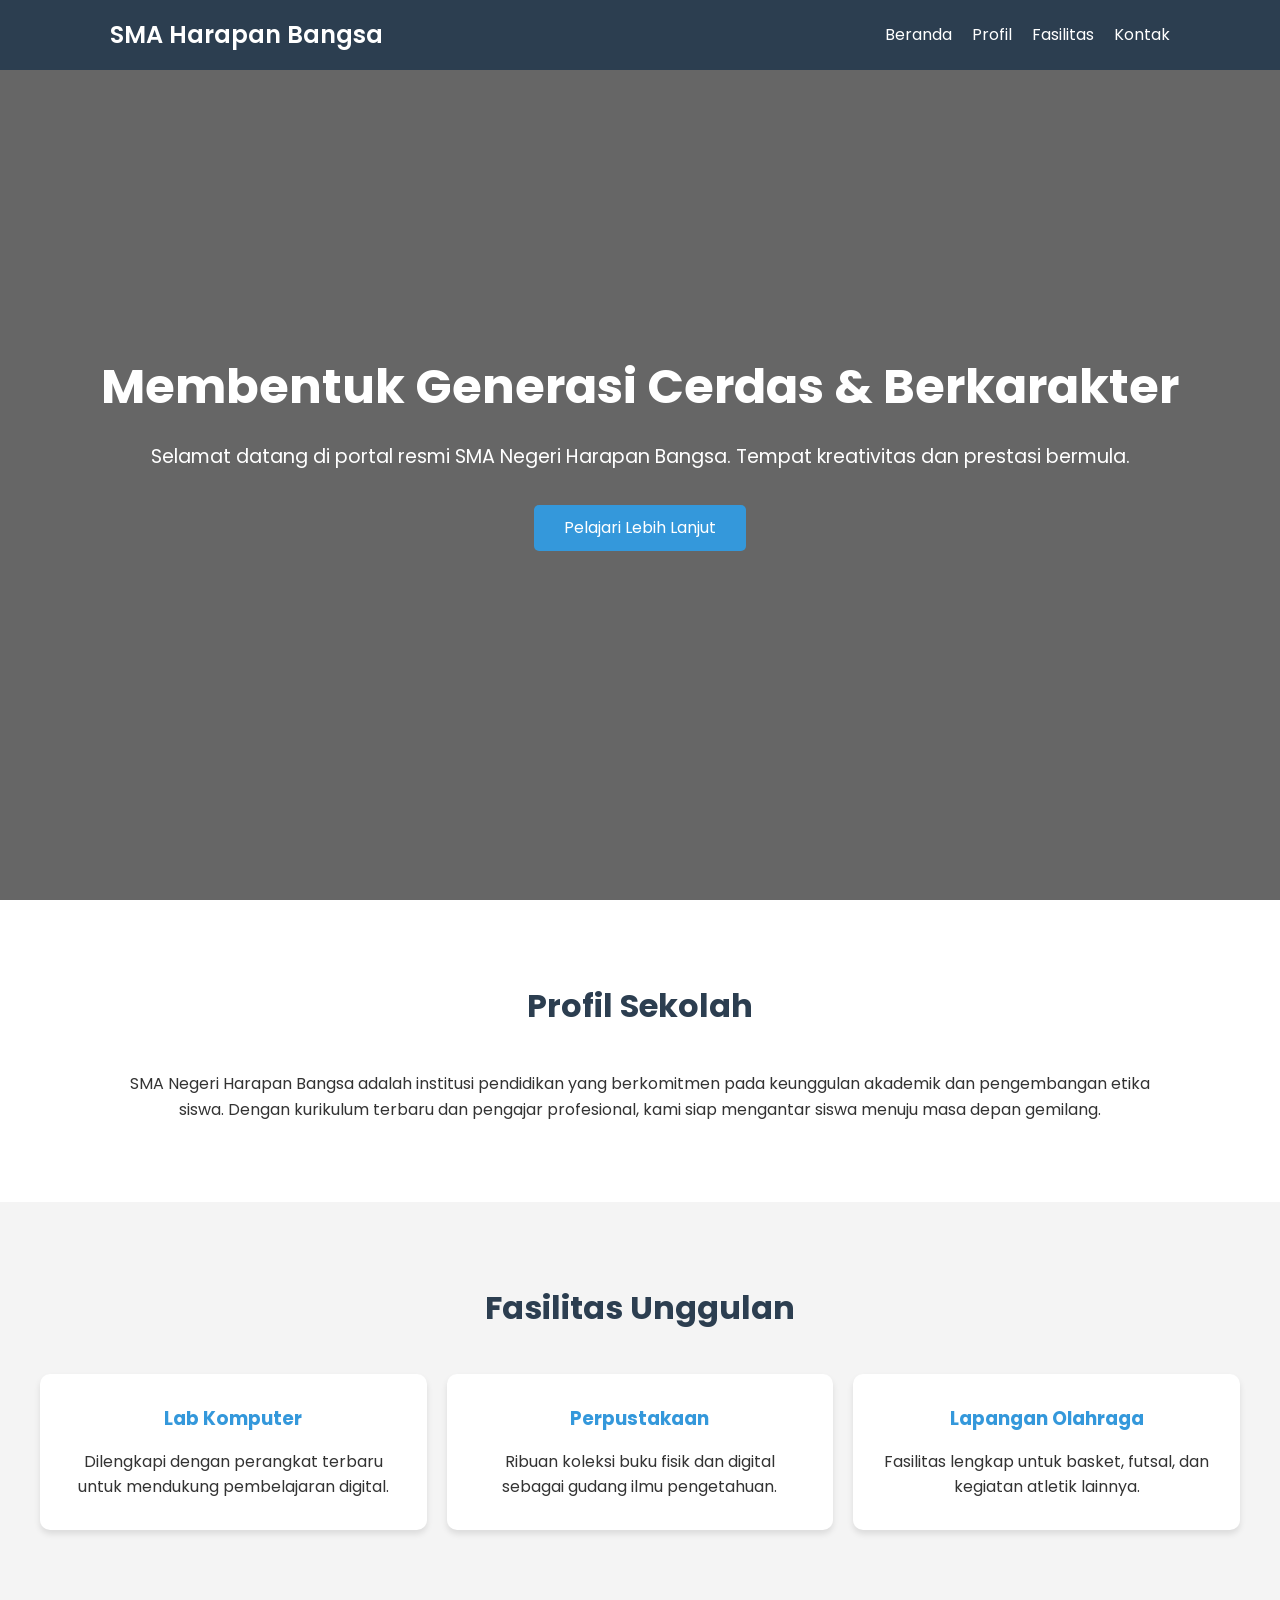
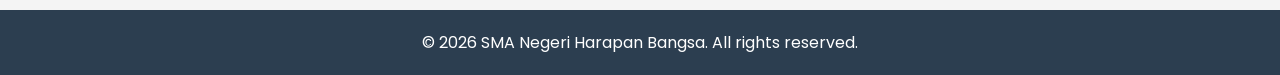
==== index.html @ 8e356059 "first commit" ====
<!DOCTYPE html>
<html lang="id">
<head>
    <meta charset="UTF-8">
    <meta name="viewport" content="width=device-width, initial-scale=1.0">
    <title>SMA Negeri Harapan Bangsa</title>
    <link rel="stylesheet" href="style.css">
    <link href="https://fonts.googleapis.com/css2?family=Poppins:wght@300;400;600&display=swap" rel="stylesheet">
</head>
<body>

    <header>
        <nav>
            <div class="logo">SMA Harapan Bangsa</div>
            <ul>
                <li><a href="#">Beranda</a></li>
                <li><a href="#profil">Profil</a></li>
                <li><a href="#fasilitas">Fasilitas</a></li>
                <li><a href="#kontak">Kontak</a></li>
            </ul>
        </nav>
    </header>

    <section class="hero">
        <div class="hero-content">
            <h1>Membentuk Generasi Cerdas & Berkarakter</h1>
            <p>Selamat datang di portal resmi SMA Negeri Harapan Bangsa. Tempat kreativitas dan prestasi bermula.</p>
            <a href="#profil" class="btn">Pelajari Lebih Lanjut</a>
        </div>
    </section>

    <section id="profil" class="content-section">
        <h2>Profil Sekolah</h2>
        <div class="container">
            <p>SMA Negeri Harapan Bangsa adalah institusi pendidikan yang berkomitmen pada keunggulan akademik dan pengembangan etika siswa. Dengan kurikulum terbaru dan pengajar profesional, kami siap mengantar siswa menuju masa depan gemilang.</p>
        </div>
    </section>

    <section id="fasilitas" class="content-section bg-light">
        <h2>Fasilitas Unggulan</h2>
        <div class="grid-container">
            <div class="card">
                <h3>Lab Komputer</h3>
                <p>Dilengkapi dengan perangkat terbaru untuk mendukung pembelajaran digital.</p>
            </div>
            <div class="card">
                <h3>Perpustakaan</h3>
                <p>Ribuan koleksi buku fisik dan digital sebagai gudang ilmu pengetahuan.</p>
            </div>
            <div class="card">
                <h3>Lapangan Olahraga</h3>
                <p>Fasilitas lengkap untuk basket, futsal, dan kegiatan atletik lainnya.</p>
            </div>
        </div>
    </section>

    <footer>
        <p>&copy; 2026 SMA Negeri Harapan Bangsa. All rights reserved.</p>
    </footer>

</body>
</html>
---- style.css ----
/* General Style */
* {
    margin: 0;
    padding: 0;
    box-sizing: border-box;
}

body {
    font-family: 'Poppins', sans-serif;
    line-height: 1.6;
    color: #333;
    scroll-behavior: smooth;
}

/* Navigation */
header {
    background: #2c3e50;
    color: #fff;
    padding: 1rem 0;
    position: fixed;
    width: 100%;
    top: 0;
    z-index: 1000;
}

nav {
    display: flex;
    justify-content: space-between;
    align-items: center;
    max-width: 1100px;
    margin: 0 auto;
    padding: 0 20px;
}

nav .logo {
    font-size: 1.5rem;
    font-weight: 600;
}

nav ul {
    display: flex;
    list-style: none;
}

nav ul li {
    margin-left: 20px;
}

nav ul li a {
    color: #fff;
    text-decoration: none;
    transition: 0.3s;
}

nav ul li a:hover {
    color: #3498db;
}

/* Hero Section */
.hero {
    height: 100vh;
    background: linear-gradient(rgba(0,0,0,0.6), rgba(0,0,0,0.6)), 
                url('https://images.unsplash.com/photo-1523050854058-8df90110c9f1?auto=format&fit=crop&w=1350&q=80');
    background-size: cover;
    background-position: center;
    display: flex;
    align-items: center;
    justify-content: center;
    text-align: center;
    color: #fff;
    padding: 0 20px;
}

.hero-content h1 {
    font-size: 3rem;
    margin-bottom: 1rem;
}

.hero-content p {
    font-size: 1.2rem;
    margin-bottom: 2rem;
}

.btn {
    display: inline-block;
    background: #3498db;
    color: #fff;
    padding: 10px 30px;
    text-decoration: none;
    border-radius: 5px;
    transition: 0.3s;
}

.btn:hover {
    background: #2980b9;
}

/* Content Sections */
.content-section {
    padding: 80px 20px;
    text-align: center;
    max-width: 1100px;
    margin: 0 auto;
}

.bg-light {
    background: #f4f4f4;
    max-width: 100%;
}

h2 {
    margin-bottom: 40px;
    font-size: 2rem;
    color: #2c3e50;
}

/* Grid Layout */
.grid-container {
    display: grid;
    grid-template-columns: repeat(auto-fit, minmax(300px, 1fr));
    gap: 20px;
    padding: 0 20px;
}

.card {
    background: #fff;
    padding: 30px;
    border-radius: 10px;
    box-shadow: 0 4px 6px rgba(0,0,0,0.1);
}

.card h3 {
    margin-bottom: 15px;
    color: #3498db;
}

/* Footer */
footer {
    background: #2c3e50;
    color: #fff;
    text-align: center;
    padding: 20px 0;
}

/* Responsive */
@media (max-width: 768px) {
    nav {
        flex-direction: column;
    }
    nav ul {
        margin-top: 15px;
    }
    .hero-content h1 {
        font-size: 2rem;
    }
}
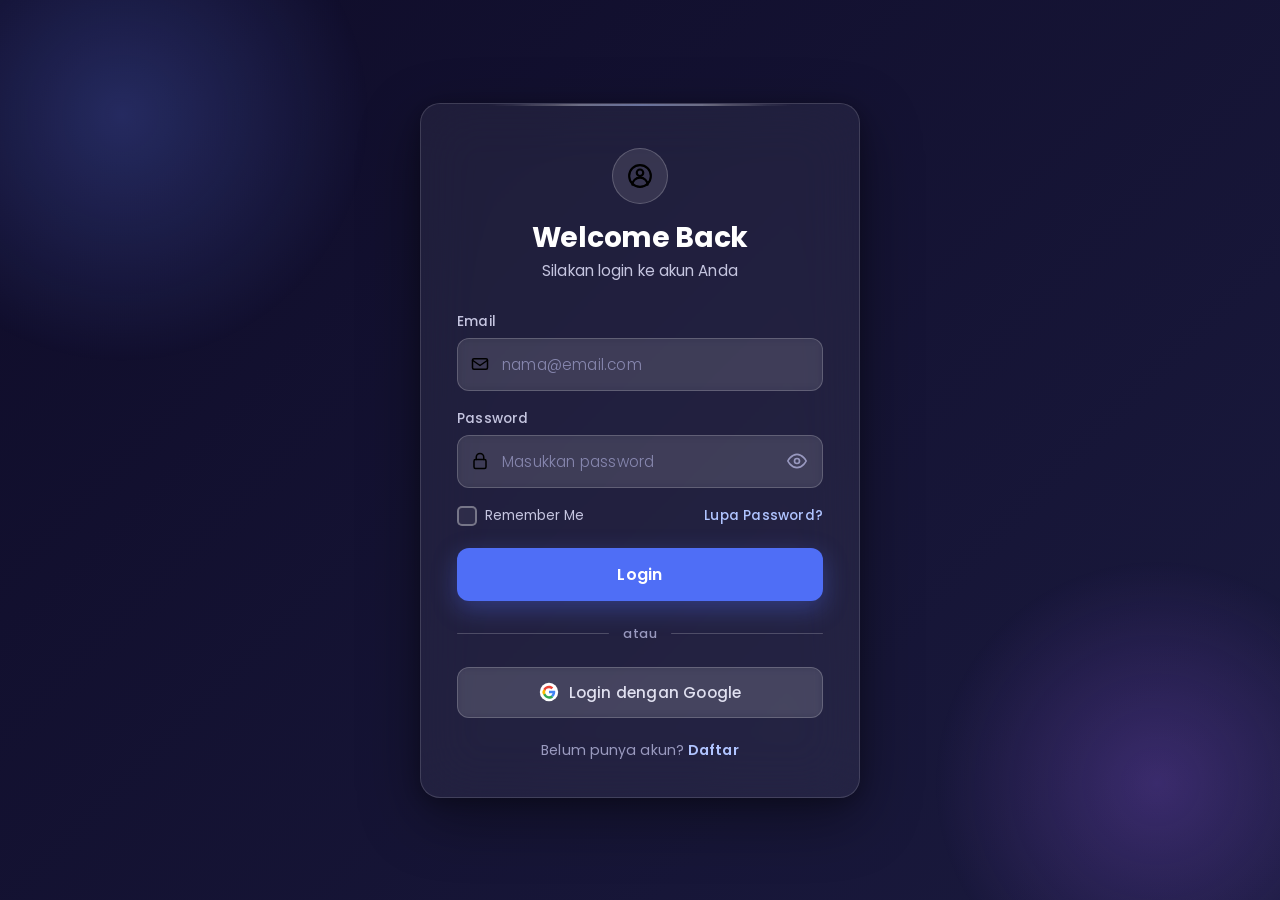
==== commit f2547fbd: "first commit" ====
--- a/index.html
+++ b/index.html
@@ -3,60 +3,1066 @@
 <head>
     <meta charset="UTF-8">
     <meta name="viewport" content="width=device-width, initial-scale=1.0">
-    <title>SMA Negeri Harapan Bangsa</title>
-    <link rel="stylesheet" href="style.css">
-    <link href="https://fonts.googleapis.com/css2?family=Poppins:wght@300;400;600&display=swap" rel="stylesheet">
+    <title>Login - Welcome Back</title>
+
+    <!-- Google Fonts: Poppins -->
+    <link rel="preconnect" href="https://fonts.googleapis.com">
+    <link rel="preconnect" href="https://fonts.gstatic.com" crossorigin>
+    <link href="https://fonts.googleapis.com/css2?family=Poppins:wght@300;400;500;600;700&display=swap" rel="stylesheet">
+
+    <style>
+        :root {
+            --bg-gradient-start: #1a1a3e;
+            --bg-gradient-mid: #1e2a5a;
+            --bg-gradient-end: #2d1b4e;
+            --card-bg: rgba(255, 255, 255, 0.07);
+            --card-border: rgba(255, 255, 255, 0.15);
+            --text-primary: #ffffff;
+            --text-secondary: #c5c5e0;
+            --text-muted: #9a9abf;
+            --input-bg: rgba(255, 255, 255, 0.08);
+            --input-border: rgba(255, 255, 255, 0.2);
+            --input-focus-border: #6c8cff;
+            --input-text: #ffffff;
+            --input-placeholder: #8888b0;
+            --btn-primary: #4f6ef6;
+            --btn-primary-hover: #3d5ce5;
+            --btn-google-bg: rgba(255, 255, 255, 0.1);
+            --btn-google-hover: rgba(255, 255, 255, 0.18);
+            --btn-google-text: #e0e0f0;
+            --error-red: #ff5e7a;
+            --divider-line: rgba(255, 255, 255, 0.2);
+            --shadow-card: 0 20px 60px rgba(0, 0, 0, 0.4), 0 4px 20px rgba(0, 0, 0, 0.25);
+            --shadow-card-hover: 0 25px 70px rgba(0, 0, 0, 0.5), 0 6px 25px rgba(0, 0, 0, 0.3);
+            --radius-card: 20px;
+            --radius-input: 12px;
+            --radius-btn: 12px;
+            --transition-speed: 0.3s;
+        }
+
+        * {
+            margin: 0;
+            padding: 0;
+            box-sizing: border-box;
+        }
+
+        body {
+            font-family: 'Poppins', -apple-system, BlinkMacSystemFont, 'Segoe UI', sans-serif;
+            min-height: 100vh;
+            display: flex;
+            align-items: center;
+            justify-content: center;
+            background: linear-gradient(135deg, #0f0c29, #1a1a3e 25%, #1e2a5a 50%, #2d1b4e 75%, #1a0a2e);
+            background-size: 400% 400%;
+            animation: gradientShift 18s ease infinite;
+            padding: 20px;
+            position: relative;
+            overflow-x: hidden;
+        }
+
+        /* Background animated orbs */
+        body::before {
+            content: '';
+            position: fixed;
+            top: -15%;
+            left: -10%;
+            width: 500px;
+            height: 500px;
+            border-radius: 50%;
+            background: radial-gradient(circle, rgba(100, 130, 255, 0.25) 0%, transparent 70%);
+            animation: orbFloat1 14s ease-in-out infinite;
+            pointer-events: none;
+            z-index: 0;
+        }
+
+        body::after {
+            content: '';
+            position: fixed;
+            bottom: -12%;
+            right: -8%;
+            width: 450px;
+            height: 450px;
+            border-radius: 50%;
+            background: radial-gradient(circle, rgba(160, 100, 255, 0.25) 0%, transparent 70%);
+            animation: orbFloat2 16s ease-in-out infinite;
+            pointer-events: none;
+            z-index: 0;
+        }
+
+        @keyframes gradientShift {
+            0%,
+            100% {
+                background-position: 0% 50%;
+            }
+            25% {
+                background-position: 50% 0%;
+            }
+            50% {
+                background-position: 100% 50%;
+            }
+            75% {
+                background-position: 50% 100%;
+            }
+        }
+
+        @keyframes orbFloat1 {
+            0%,
+            100% {
+                transform: translate(0, 0) scale(1);
+            }
+            33% {
+                transform: translate(80px, -60px) scale(1.15);
+            }
+            66% {
+                transform: translate(-40px, 50px) scale(0.9);
+            }
+        }
+
+        @keyframes orbFloat2 {
+            0%,
+            100% {
+                transform: translate(0, 0) scale(1);
+            }
+            33% {
+                transform: translate(-70px, 50px) scale(1.1);
+            }
+            66% {
+                transform: translate(50px, -40px) scale(0.85);
+            }
+        }
+
+        /* Card Container */
+        .login-wrapper {
+            position: relative;
+            z-index: 1;
+            width: 100%;
+            max-width: 440px;
+            animation: fadeInUp 0.7s cubic-bezier(0.22, 0.61, 0.36, 1) forwards;
+            opacity: 0;
+        }
+
+        @keyframes fadeInUp {
+            from {
+                opacity: 0;
+                transform: translateY(30px) scale(0.96);
+            }
+            to {
+                opacity: 1;
+                transform: translateY(0) scale(1);
+            }
+        }
+
+        .login-card {
+            background: rgba(255, 255, 255, 0.06);
+            backdrop-filter: blur(28px);
+            -webkit-backdrop-filter: blur(28px);
+            border: 1px solid rgba(255, 255, 255, 0.14);
+            border-radius: var(--radius-card);
+            padding: 44px 36px 36px;
+            box-shadow: var(--shadow-card);
+            transition: box-shadow var(--transition-speed) ease,
+                border-color var(--transition-speed) ease;
+            position: relative;
+        }
+
+        .login-card:hover {
+            box-shadow: var(--shadow-card-hover);
+            border-color: rgba(255, 255, 255, 0.22);
+        }
+
+        /* Subtle inner glow at top */
+        .login-card::before {
+            content: '';
+            position: absolute;
+            top: 0;
+            left: 50%;
+            transform: translateX(-50%);
+            width: 70%;
+            height: 2px;
+            background: linear-gradient(90deg,
+                    transparent,
+                    rgba(255, 255, 255, 0.35),
+                    rgba(180, 200, 255, 0.5),
+                    rgba(255, 255, 255, 0.35),
+                    transparent);
+            border-radius: 50%;
+            pointer-events: none;
+        }
+
+        /* Header */
+        .login-header {
+            text-align: center;
+            margin-bottom: 30px;
+        }
+
+        .login-header .icon-circle {
+            display: inline-flex;
+            align-items: center;
+            justify-content: center;
+            width: 56px;
+            height: 56px;
+            border-radius: 50%;
+            background: rgba(255, 255, 255, 0.1);
+            margin-bottom: 16px;
+            border: 1px solid rgba(255, 255, 255, 0.2);
+        }
+
+        .login-header .icon-circle svg {
+            width: 26px;
+            height: 26px;
+            stroke: #c5cfff;
+            fill: none;
+            stroke-width: 2;
+        }
+
+        .login-header h1 {
+            font-size: 1.75rem;
+            font-weight: 700;
+            color: var(--text-primary);
+            letter-spacing: -0.3px;
+            margin-bottom: 4px;
+            line-height: 1.25;
+        }
+
+        .login-header .subtitle {
+            font-size: 0.95rem;
+            color: var(--text-secondary);
+            font-weight: 400;
+            letter-spacing: 0.1px;
+        }
+
+        /* Form */
+        .form-group {
+            margin-bottom: 18px;
+            position: relative;
+        }
+
+        .form-group label {
+            display: block;
+            font-size: 0.85rem;
+            font-weight: 500;
+            color: var(--text-secondary);
+            margin-bottom: 6px;
+            letter-spacing: 0.2px;
+        }
+
+        .input-wrapper {
+            position: relative;
+            display: flex;
+            align-items: center;
+        }
+
+        .input-wrapper .input-icon {
+            position: absolute;
+            left: 14px;
+            top: 50%;
+            transform: translateY(-50%);
+            pointer-events: none;
+            z-index: 2;
+            display: flex;
+            align-items: center;
+        }
+
+        .input-wrapper .input-icon svg {
+            width: 18px;
+            height: 18px;
+            stroke: #9999c0;
+            fill: none;
+            stroke-width: 2;
+            transition: stroke var(--transition-speed) ease;
+        }
+
+        .input-wrapper input {
+            width: 100%;
+            padding: 14px 14px 14px 44px;
+            font-family: 'Poppins', sans-serif;
+            font-size: 0.95rem;
+            font-weight: 400;
+            color: var(--input-text);
+            background: var(--input-bg);
+            border: 1.5px solid var(--input-border);
+            border-radius: var(--radius-input);
+            outline: none;
+            transition: all var(--transition-speed) ease;
+            letter-spacing: 0.2px;
+            backdrop-filter: blur(4px);
+            -webkit-backdrop-filter: blur(4px);
+        }
+
+        .input-wrapper input::placeholder {
+            color: var(--input-placeholder);
+            font-weight: 300;
+        }
+
+        .input-wrapper input:focus {
+            border-color: var(--input-focus-border);
+            box-shadow: 0 0 0 4px rgba(108, 140, 255, 0.12);
+            background: rgba(255, 255, 255, 0.12);
+        }
+
+        .input-wrapper input:focus~.input-icon svg,
+        .input-wrapper input:focus+.input-icon svg {
+            stroke: #b0c4ff;
+        }
+
+        /* Password toggle button */
+        .toggle-password {
+            position: absolute;
+            right: 8px;
+            top: 50%;
+            transform: translateY(-50%);
+            background: none;
+            border: none;
+            cursor: pointer;
+            padding: 8px;
+            z-index: 2;
+            display: flex;
+            align-items: center;
+            justify-content: center;
+            border-radius: 50%;
+            transition: background var(--transition-speed) ease;
+            color: #9999c0;
+        }
+
+        .toggle-password:hover {
+            background: rgba(255, 255, 255, 0.08);
+            color: #c5cfff;
+        }
+
+        .toggle-password svg {
+            width: 20px;
+            height: 20px;
+            stroke: currentColor;
+            fill: none;
+            stroke-width: 2;
+            transition: stroke var(--transition-speed) ease;
+        }
+
+        /* Error message */
+        .error-message {
+            font-size: 0.78rem;
+            color: var(--error-red);
+            margin-top: 5px;
+            display: none;
+            align-items: center;
+            gap: 5px;
+            font-weight: 500;
+            letter-spacing: 0.1px;
+        }
+
+        .error-message.visible {
+            display: flex;
+            animation: shakeError 0.45s ease;
+        }
+
+        .error-message svg {
+            width: 14px;
+            height: 14px;
+            flex-shrink: 0;
+        }
+
+        @keyframes shakeError {
+            0%,
+            100% {
+                transform: translateX(0);
+            }
+            15% {
+                transform: translateX(-6px);
+            }
+            30% {
+                transform: translateX(6px);
+            }
+            45% {
+                transform: translateX(-4px);
+            }
+            60% {
+                transform: translateX(4px);
+            }
+            75% {
+                transform: translateX(-2px);
+            }
+            90% {
+                transform: translateX(2px);
+            }
+        }
+
+        /* Row: Remember me + Forgot password */
+        .form-row {
+            display: flex;
+            align-items: center;
+            justify-content: space-between;
+            margin-bottom: 22px;
+            flex-wrap: wrap;
+            gap: 8px;
+        }
+
+        .remember-me {
+            display: flex;
+            align-items: center;
+            gap: 8px;
+            cursor: pointer;
+            user-select: none;
+            font-size: 0.85rem;
+            color: var(--text-secondary);
+            font-weight: 400;
+        }
+
+        .remember-me input[type="checkbox"] {
+            display: none;
+        }
+
+        .custom-checkbox {
+            width: 20px;
+            height: 20px;
+            border-radius: 5px;
+            border: 2px solid rgba(255, 255, 255, 0.35);
+            background: rgba(255, 255, 255, 0.06);
+            display: flex;
+            align-items: center;
+            justify-content: center;
+            transition: all var(--transition-speed) ease;
+            flex-shrink: 0;
+        }
+
+        .custom-checkbox svg {
+            width: 12px;
+            height: 12px;
+            stroke: #ffffff;
+            fill: none;
+            stroke-width: 3;
+            opacity: 0;
+            transform: scale(0.5);
+            transition: all 0.2s ease;
+        }
+
+        .remember-me input:checked+.custom-checkbox {
+            background: var(--btn-primary);
+            border-color: var(--btn-primary);
+            box-shadow: 0 0 10px rgba(79, 110, 246, 0.4);
+        }
+
+        .remember-me input:checked+.custom-checkbox svg {
+            opacity: 1;
+            transform: scale(1);
+        }
+
+        .forgot-link {
+            font-size: 0.85rem;
+            color: #b0c4ff;
+            text-decoration: none;
+            font-weight: 500;
+            transition: color var(--transition-speed) ease;
+            letter-spacing: 0.2px;
+        }
+
+        .forgot-link:hover {
+            color: #d0daff;
+            text-decoration: underline;
+            text-underline-offset: 3px;
+        }
+
+        /* Login button */
+        .btn-login {
+            width: 100%;
+            padding: 14px;
+            font-family: 'Poppins', sans-serif;
+            font-size: 1rem;
+            font-weight: 600;
+            color: #ffffff;
+            background: var(--btn-primary);
+            border: none;
+            border-radius: var(--radius-btn);
+            cursor: pointer;
+            letter-spacing: 0.3px;
+            transition: all var(--transition-speed) ease;
+            position: relative;
+            overflow: hidden;
+            box-shadow: 0 8px 25px rgba(79, 110, 246, 0.35);
+            display: flex;
+            align-items: center;
+            justify-content: center;
+            gap: 8px;
+        }
+
+        .btn-login:hover {
+            background: var(--btn-primary-hover);
+            box-shadow: 0 10px 30px rgba(79, 110, 246, 0.5);
+            transform: translateY(-1px);
+        }
+
+        .btn-login:active {
+            transform: translateY(0);
+            box-shadow: 0 4px 15px rgba(79, 110, 246, 0.3);
+            transition: all 0.1s ease;
+        }
+
+        .btn-login.loading {
+            pointer-events: none;
+            opacity: 0.85;
+        }
+
+        .btn-login .spinner {
+            display: none;
+            width: 20px;
+            height: 20px;
+            border: 2.5px solid rgba(255, 255, 255, 0.3);
+            border-top-color: #ffffff;
+            border-radius: 50%;
+            animation: spin 0.7s linear infinite;
+        }
+
+        .btn-login.loading .spinner {
+            display: inline-block;
+        }
+
+        .btn-login.loading .btn-text {
+            display: none;
+        }
+
+        .btn-login.loading::after {
+            content: 'Memproses...';
+            color: #ffffff;
+            font-weight: 500;
+            letter-spacing: 0.3px;
+        }
+
+        @keyframes spin {
+            to {
+                transform: rotate(360deg);
+            }
+        }
+
+        /* Divider */
+        .divider {
+            display: flex;
+            align-items: center;
+            gap: 14px;
+            margin: 24px 0;
+        }
+
+        .divider span {
+            font-size: 0.8rem;
+            color: var(--text-muted);
+            font-weight: 500;
+            white-space: nowrap;
+            letter-spacing: 0.5px;
+            text-transform: lowercase;
+        }
+
+        .divider::before,
+        .divider::after {
+            content: '';
+            flex: 1;
+            height: 1px;
+            background: var(--divider-line);
+            border-radius: 1px;
+        }
+
+        /* Google button */
+        .btn-google {
+            width: 100%;
+            padding: 13px;
+            font-family: 'Poppins', sans-serif;
+            font-size: 0.95rem;
+            font-weight: 500;
+            color: var(--btn-google-text);
+            background: var(--btn-google-bg);
+            border: 1.5px solid rgba(255, 255, 255, 0.2);
+            border-radius: var(--radius-btn);
+            cursor: pointer;
+            letter-spacing: 0.2px;
+            transition: all var(--transition-speed) ease;
+            display: flex;
+            align-items: center;
+            justify-content: center;
+            gap: 10px;
+            backdrop-filter: blur(4px);
+            -webkit-backdrop-filter: blur(4px);
+        }
+
+        .btn-google:hover {
+            background: var(--btn-google-hover);
+            border-color: rgba(255, 255, 255, 0.35);
+            box-shadow: 0 6px 20px rgba(0, 0, 0, 0.2);
+            transform: translateY(-1px);
+        }
+
+        .btn-google:active {
+            transform: translateY(0);
+            transition: all 0.1s ease;
+        }
+
+        .btn-google svg {
+            width: 20px;
+            height: 20px;
+            flex-shrink: 0;
+        }
+
+        /* Footer link */
+        .login-footer {
+            text-align: center;
+            margin-top: 22px;
+            font-size: 0.88rem;
+            color: var(--text-muted);
+            font-weight: 400;
+            letter-spacing: 0.1px;
+        }
+
+        .login-footer a {
+            color: #b0c4ff;
+            text-decoration: none;
+            font-weight: 600;
+            transition: color var(--transition-speed) ease;
+        }
+
+        .login-footer a:hover {
+            color: #d0daff;
+            text-decoration: underline;
+            text-underline-offset: 3px;
+        }
+
+        /* Responsive */
+        @media (max-width: 480px) {
+            .login-card {
+                padding: 32px 20px 26px;
+                border-radius: 16px;
+            }
+
+            .login-header h1 {
+                font-size: 1.45rem;
+            }
+
+            .login-header .subtitle {
+                font-size: 0.85rem;
+            }
+
+            .form-row {
+                flex-direction: column;
+                align-items: flex-start;
+                gap: 10px;
+            }
+
+            .forgot-link {
+                align-self: flex-end;
+            }
+
+            .btn-login,
+            .btn-google {
+                font-size: 0.9rem;
+                padding: 13px;
+            }
+
+            .input-wrapper input {
+                font-size: 0.88rem;
+                padding: 13px 13px 13px 40px;
+            }
+
+            .input-wrapper .input-icon {
+                left: 11px;
+            }
+
+            .input-wrapper .input-icon svg {
+                width: 16px;
+                height: 16px;
+            }
+        }
+
+        @media (max-width: 360px) {
+            .login-card {
+                padding: 24px 14px 20px;
+                border-radius: 14px;
+            }
+
+            .login-header h1 {
+                font-size: 1.3rem;
+            }
+
+            .login-header .icon-circle {
+                width: 44px;
+                height: 44px;
+            }
+
+            .login-header .icon-circle svg {
+                width: 22px;
+                height: 22px;
+            }
+
+            .input-wrapper input {
+                font-size: 0.82rem;
+                padding: 12px 12px 12px 36px;
+            }
+
+            .input-wrapper .input-icon {
+                left: 10px;
+            }
+
+            .input-wrapper .input-icon svg {
+                width: 15px;
+                height: 15px;
+            }
+
+            .btn-login,
+            .btn-google {
+                font-size: 0.85rem;
+                padding: 11px;
+            }
+        }
+    </style>
 </head>
 <body>
 
-    <header>
-        <nav>
-            <div class="logo">SMA Harapan Bangsa</div>
-            <ul>
-                <li><a href="#">Beranda</a></li>
-                <li><a href="#profil">Profil</a></li>
-                <li><a href="#fasilitas">Fasilitas</a></li>
-                <li><a href="#kontak">Kontak</a></li>
-            </ul>
-        </nav>
-    </header>
-
-    <section class="hero">
-        <div class="hero-content">
-            <h1>Membentuk Generasi Cerdas & Berkarakter</h1>
-            <p>Selamat datang di portal resmi SMA Negeri Harapan Bangsa. Tempat kreativitas dan prestasi bermula.</p>
-            <a href="#profil" class="btn">Pelajari Lebih Lanjut</a>
-        </div>
-    </section>
-
-    <section id="profil" class="content-section">
-        <h2>Profil Sekolah</h2>
-        <div class="container">
-            <p>SMA Negeri Harapan Bangsa adalah institusi pendidikan yang berkomitmen pada keunggulan akademik dan pengembangan etika siswa. Dengan kurikulum terbaru dan pengajar profesional, kami siap mengantar siswa menuju masa depan gemilang.</p>
-        </div>
-    </section>
-
-    <section id="fasilitas" class="content-section bg-light">
-        <h2>Fasilitas Unggulan</h2>
-        <div class="grid-container">
-            <div class="card">
-                <h3>Lab Komputer</h3>
-                <p>Dilengkapi dengan perangkat terbaru untuk mendukung pembelajaran digital.</p>
+    <div class="login-wrapper">
+        <div class="login-card">
+            <!-- Header -->
+            <div class="login-header">
+                <div class="icon-circle">
+                    <!-- User / avatar icon -->
+                    <svg viewBox="0 0 24 24" xmlns="http://www.w3.org/2000/svg">
+                        <circle cx="12" cy="12" r="10" stroke="currentColor" fill="none" stroke-width="2"/>
+                        <circle cx="12" cy="9" r="3" stroke="currentColor" fill="none" stroke-width="2"/>
+                        <path d="M5 20c0-3.5 3.1-6.5 7-6.5s7 3 7 6.5" stroke="currentColor" fill="none" stroke-width="2" stroke-linecap="round"/>
+                    </svg>
+                </div>
+                <h1>Welcome Back</h1>
+                <p class="subtitle">Silakan login ke akun Anda</p>
             </div>
-            <div class="card">
-                <h3>Perpustakaan</h3>
-                <p>Ribuan koleksi buku fisik dan digital sebagai gudang ilmu pengetahuan.</p>
+
+            <!-- Form -->
+            <form id="loginForm" novalidate>
+                <!-- Email -->
+                <div class="form-group">
+                    <label for="email">Email</label>
+                    <div class="input-wrapper">
+                        <span class="input-icon">
+                            <!-- Envelope icon -->
+                            <svg viewBox="0 0 24 24" xmlns="http://www.w3.org/2000/svg">
+                                <rect x="2" y="5" width="20" height="14" rx="2" stroke="currentColor" fill="none" stroke-width="2"/>
+                                <path d="M2 7l10 7 10-7" stroke="currentColor" fill="none" stroke-width="2" stroke-linecap="round" stroke-linejoin="round"/>
+                            </svg>
+                        </span>
+                        <input type="email" id="email" placeholder="nama@email.com" autocomplete="email" />
+                    </div>
+                    <div class="error-message" id="emailError">
+                        <!-- Alert circle icon -->
+                        <svg viewBox="0 0 24 24" xmlns="http://www.w3.org/2000/svg">
+                            <circle cx="12" cy="12" r="10" fill="#ff5e7a" stroke="none"/>
+                            <line x1="12" y1="7" x2="12" y2="13" stroke="#fff" stroke-width="2.5" stroke-linecap="round"/>
+                            <circle cx="12" cy="16.5" r="1.3" fill="#fff" stroke="none"/>
+                        </svg>
+                        <span>Email tidak boleh kosong</span>
+                    </div>
+                </div>
+
+                <!-- Password -->
+                <div class="form-group">
+                    <label for="password">Password</label>
+                    <div class="input-wrapper">
+                        <span class="input-icon">
+                            <!-- Lock icon -->
+                            <svg viewBox="0 0 24 24" xmlns="http://www.w3.org/2000/svg">
+                                <rect x="4" y="10" width="16" height="12" rx="2" stroke="currentColor" fill="none" stroke-width="2"/>
+                                <path d="M7 10V7a5 5 0 0110 0v3" stroke="currentColor" fill="none" stroke-width="2" stroke-linecap="round"/>
+                            </svg>
+                        </span>
+                        <input type="password" id="password" placeholder="Masukkan password" autocomplete="current-password" />
+                        <button type="button" class="toggle-password" id="togglePassword" aria-label="Tampilkan password">
+                            <!-- Eye icon -->
+                            <svg id="eyeIcon" viewBox="0 0 24 24" xmlns="http://www.w3.org/2000/svg">
+                                <path d="M1 12s4-8 11-8 11 8 11 8-4 8-11 8-11-8-11-8z" stroke="currentColor" fill="none" stroke-width="2"/>
+                                <circle cx="12" cy="12" r="3" stroke="currentColor" fill="none" stroke-width="2"/>
+                            </svg>
+                        </button>
+                    </div>
+                    <div class="error-message" id="passwordError">
+                        <svg viewBox="0 0 24 24" xmlns="http://www.w3.org/2000/svg">
+                            <circle cx="12" cy="12" r="10" fill="#ff5e7a" stroke="none"/>
+                            <line x1="12" y1="7" x2="12" y2="13" stroke="#fff" stroke-width="2.5" stroke-linecap="round"/>
+                            <circle cx="12" cy="16.5" r="1.3" fill="#fff" stroke="none"/>
+                        </svg>
+                        <span>Password tidak boleh kosong</span>
+                    </div>
+                </div>
+
+                <!-- Remember me & Forgot password -->
+                <div class="form-row">
+                    <label class="remember-me">
+                        <input type="checkbox" id="rememberMe" />
+                        <span class="custom-checkbox">
+                            <!-- Checkmark icon -->
+                            <svg viewBox="0 0 24 24" xmlns="http://www.w3.org/2000/svg">
+                                <polyline points="4 12 10 18 20 6" stroke="white" fill="none" stroke-width="3" stroke-linecap="round" stroke-linejoin="round"/>
+                            </svg>
+                        </span>
+                        Remember Me
+                    </label>
+                    <a href="#" class="forgot-link">Lupa Password?</a>
+                </div>
+
+                <!-- Login button -->
+                <button type="submit" class="btn-login" id="btnLogin">
+                    <span class="spinner"></span>
+                    <span class="btn-text">Login</span>
+                </button>
+            </form>
+
+            <!-- Divider -->
+            <div class="divider">
+                <span>atau</span>
             </div>
-            <div class="card">
-                <h3>Lapangan Olahraga</h3>
-                <p>Fasilitas lengkap untuk basket, futsal, dan kegiatan atletik lainnya.</p>
+
+            <!-- Google login -->
+            <button type="button" class="btn-google" id="btnGoogle">
+                <!-- Google "G" logo SVG -->
+                <svg viewBox="0 0 24 24" xmlns="http://www.w3.org/2000/svg">
+                    <defs>
+                        <linearGradient id="googleGradient" x1="0%" y1="0%" x2="100%" y2="100%">
+                            <stop offset="0%" style="stop-color:#4285F4;stop-opacity:1" />
+                            <stop offset="50%" style="stop-color:#4285F4;stop-opacity:1" />
+                            <stop offset="100%" style="stop-color:#34A853;stop-opacity:1" />
+                        </linearGradient>
+                    </defs>
+                    <rect x="1" y="1" width="22" height="22" rx="11" fill="white" stroke="none"/>
+                    <path d="M19.5 12.14c0-.54-.05-1.07-.15-1.58H12v3h4.26c-.18.92-.72 1.7-1.52 2.24v1.86h2.46c1.44-1.32 2.3-3.26 2.3-5.52z" fill="#4285F4"/>
+                    <path d="M12 20c2.06 0 3.8-.68 5.06-1.84l-2.46-1.86c-.68.46-1.54.73-2.6.73-2 0-3.7-1.36-4.3-3.2H5.28v1.9C6.54 17.96 9.06 20 12 20z" fill="#34A853"/>
+                    <path d="M7.7 13.83c-.15-.46-.24-.95-.24-1.45s.09-.99.24-1.45v-1.9H5.28C4.46 10.36 4 11.36 4 12.38s.46 2.02 1.28 2.95l2.42-1.5z" fill="#FBBC05"/>
+                    <path d="M12 7.55c1.12 0 2.12.39 2.92 1.15l2.18-2.18C15.8 5.1 14.06 4.38 12 4.38c-2.94 0-5.46 1.66-6.72 4.1l2.42 1.9c.6-1.84 2.3-2.83 4.3-2.83z" fill="#EA4335"/>
+                </svg>
+                Login dengan Google
+            </button>
+
+            <!-- Footer -->
+            <div class="login-footer">
+                Belum punya akun? <a href="#">Daftar</a>
             </div>
         </div>
-    </section>
-
-    <footer>
-        <p>&copy; 2026 SMA Negeri Harapan Bangsa. All rights reserved.</p>
-    </footer>
-
+    </div>
+
+    <script>
+        (function() {
+            // DOM Elements
+            const loginForm = document.getElementById('loginForm');
+            const emailInput = document.getElementById('email');
+            const passwordInput = document.getElementById('password');
+            const emailError = document.getElementById('emailError');
+            const passwordError = document.getElementById('passwordError');
+            const btnLogin = document.getElementById('btnLogin');
+            const togglePasswordBtn = document.getElementById('togglePassword');
+            const eyeIcon = document.getElementById('eyeIcon');
+            const btnGoogle = document.getElementById('btnGoogle');
+
+            // --- Toggle Show/Hide Password ---
+            let passwordVisible = false;
+
+            togglePasswordBtn.addEventListener('click', function(e) {
+                e.preventDefault();
+                passwordVisible = !passwordVisible;
+
+                if (passwordVisible) {
+                    passwordInput.type = 'text';
+                    // Change to eye-off icon
+                    eyeIcon.innerHTML = `
+                                <path d="M17.94 17.94A10.07 10.07 0 0112 20c-7 0-11-8-11-8a18.45 18.45 0 015.06-5.94M9.9 4.24A9.12 9.12 0 0112 4c7 0 11 8 11 8a18.5 18.5 0 01-2.16 3.19m-6.72-1.07a3 3 0 11-4.24-4.24" stroke="currentColor" fill="none" stroke-width="2" stroke-linecap="round" stroke-linejoin="round"/>
+                                <line x1="1" y1="1" x2="23" y2="23" stroke="currentColor" stroke-width="2" stroke-linecap="round"/>
+                            `;
+                    togglePasswordBtn.setAttribute('aria-label', 'Sembunyikan password');
+                } else {
+                    passwordInput.type = 'password';
+                    // Change back to eye icon
+                    eyeIcon.innerHTML = `
+                                <path d="M1 12s4-8 11-8 11 8 11 8-4 8-11 8-11-8-11-8z" stroke="currentColor" fill="none" stroke-width="2"/>
+                                <circle cx="12" cy="12" r="3" stroke="currentColor" fill="none" stroke-width="2"/>
+                            `;
+                    togglePasswordBtn.setAttribute('aria-label', 'Tampilkan password');
+                }
+            });
+
+            // --- Hide error on input ---
+            emailInput.addEventListener('input', function() {
+                if (emailError.classList.contains('visible')) {
+                    emailError.classList.remove('visible');
+                }
+                // Reset border style if needed
+                emailInput.style.borderColor = '';
+            });
+
+            passwordInput.addEventListener('input', function() {
+                if (passwordError.classList.contains('visible')) {
+                    passwordError.classList.remove('visible');
+                }
+                passwordInput.style.borderColor = '';
+            });
+
+            // --- Form Submission ---
+            loginForm.addEventListener('submit', function(e) {
+                e.preventDefault();
+
+                // Reset all errors
+                emailError.classList.remove('visible');
+                passwordError.classList.remove('visible');
+                emailInput.style.borderColor = '';
+                passwordInput.style.borderColor = '';
+
+                let hasError = false;
+
+                // Validate email
+                const emailValue = emailInput.value.trim();
+                if (!emailValue) {
+                    emailError.classList.add('visible');
+                    emailInput.style.borderColor = '#ff5e7a';
+                    emailInput.focus();
+                    hasError = true;
+                } else if (!isValidEmail(emailValue)) {
+                    emailError.querySelector('span').textContent =
+                        'Format email tidak valid';
+                    emailError.classList.add('visible');
+                    emailInput.style.borderColor = '#ff5e7a';
+                    emailInput.focus();
+                    hasError = true;
+                } else {
+                    emailError.querySelector('span').textContent = 'Email tidak boleh kosong';
+                }
+
+                // Validate password
+                const passwordValue = passwordInput.value;
+                if (!passwordValue) {
+                    passwordError.classList.add('visible');
+                    passwordInput.style.borderColor = '#ff5e7a';
+                    if (!hasError) {
+                        passwordInput.focus();
+                    }
+                    hasError = true;
+                }
+
+                if (hasError) {
+                    return;
+                }
+
+                // Simulate loading
+                btnLogin.classList.add('loading');
+                btnLogin.disabled = true;
+
+                // Simulate API call (1.8 seconds)
+                setTimeout(function() {
+                    btnLogin.classList.remove('loading');
+                    btnLogin.disabled = false;
+
+                    // Show success alert (simulasi berhasil login)
+                    showToast('Login berhasil! Selamat datang kembali.', 'success');
+
+                    // Optional: reset form
+                    // loginForm.reset();
+                }, 1800);
+            });
+
+            // --- Google Button ---
+            btnGoogle.addEventListener('click', function() {
+                // Simulate Google login loading
+                const originalHTML = btnGoogle.innerHTML;
+                btnGoogle.innerHTML = `
+                            <span style="display:inline-block;width:20px;height:20px;border:2.5px solid rgba(255,255,255,0.3);border-top-color:#fff;border-radius:50%;animation:spin 0.7s linear infinite;"></span>
+                            Menghubungkan...
+                        `;
+                btnGoogle.disabled = true;
+                btnGoogle.style.pointerEvents = 'none';
+                btnGoogle.style.opacity = '0.8';
+
+                setTimeout(function() {
+                    btnGoogle.innerHTML = originalHTML;
+                    btnGoogle.disabled = false;
+                    btnGoogle.style.pointerEvents = '';
+                    btnGoogle.style.opacity = '';
+                    showToast('Login dengan Google berhasil!', 'success');
+                }, 1500);
+            });
+
+            // --- Forgot Password Link ---
+            const forgotLink = document.querySelector('.forgot-link');
+            forgotLink.addEventListener('click', function(e) {
+                e.preventDefault();
+                showToast('Link reset password telah dikirim ke email Anda (simulasi).', 'info');
+            });
+
+            // --- Daftar Link ---
+            const daftarLink = document.querySelector('.login-footer a');
+            daftarLink.addEventListener('click', function(e) {
+                e.preventDefault();
+                showToast('Mengarahkan ke halaman pendaftaran... (simulasi)', 'info');
+            });
+
+            // --- Helper: Email validation ---
+            function isValidEmail(email) {
+                const emailRegex = /^[^\s@]+@[^\s@]+\.[^\s@]+$/;
+                return emailRegex.test(email);
+            }
+
+            // --- Helper: Toast notification ---
+            function showToast(message, type) {
+                // Remove existing toast
+                const existingToast = document.querySelector('.custom-toast');
+                if (existingToast) {
+                    existingToast.remove();
+                }
+
+                const toast = document.createElement('div');
+                toast.className = 'custom-toast';
+                toast.textContent = message;
+                toast.style.cssText = `
+                            position: fixed;
+                            bottom: 30px;
+                            left: 50%;
+                            transform: translateX(-50%) translateY(20px);
+                            background: ${type === 'success' ? '#2ecc71' : type === 'info' ? '#4f6ef6' : '#ff5e7a'};
+                            color: #fff;
+                            padding: 14px 24px;
+                            border-radius: 30px;
+                            font-family: 'Poppins', sans-serif;
+                            font-size: 0.9rem;
+                            font-weight: 500;
+                            z-index: 9999;
+                            box-shadow: 0 12px 35px rgba(0,0,0,0.4);
+                            letter-spacing: 0.2px;
+                            opacity: 0;
+                            transition: all 0.4s cubic-bezier(0.22, 0.61, 0.36, 1);
+                            pointer-events: none;
+                            white-space: nowrap;
+                            max-width: 90vw;
+                            text-align: center;
+                        `;
+
+                document.body.appendChild(toast);
+
+                // Trigger animation
+                requestAnimationFrame(function() {
+                    toast.style.opacity = '1';
+                    toast.style.transform = 'translateX(-50%) translateY(0)';
+                });
+
+                // Auto remove after 3 seconds
+                setTimeout(function() {
+                    toast.style.opacity = '0';
+                    toast.style.transform = 'translateX(-50%) translateY(20px)';
+                    setTimeout(function() {
+                        if (toast.parentNode) {
+                            toast.remove();
+                        }
+                    }, 400);
+                }, 3000);
+            }
+
+            // --- Add spin keyframe dynamically for Google button spinner ---
+            const styleSheet = document.createElement('style');
+            styleSheet.textContent = `
+                        @keyframes spin {
+                            to { transform: rotate(360deg); }
+                        }
+                    `;
+            document.head.appendChild(styleSheet);
+
+            console.log('✨ Halaman login siap!');
+            console.log('   Desain: Glassmorphism Modern');
+            console.log('   Fitur: Validasi, Show/Hide Password, Loading State, Responsif');
+            console.log('   Dibuat dengan pure HTML + CSS + JavaScript');
+        })();
+    </script>
 </body>
-</html>+</html>
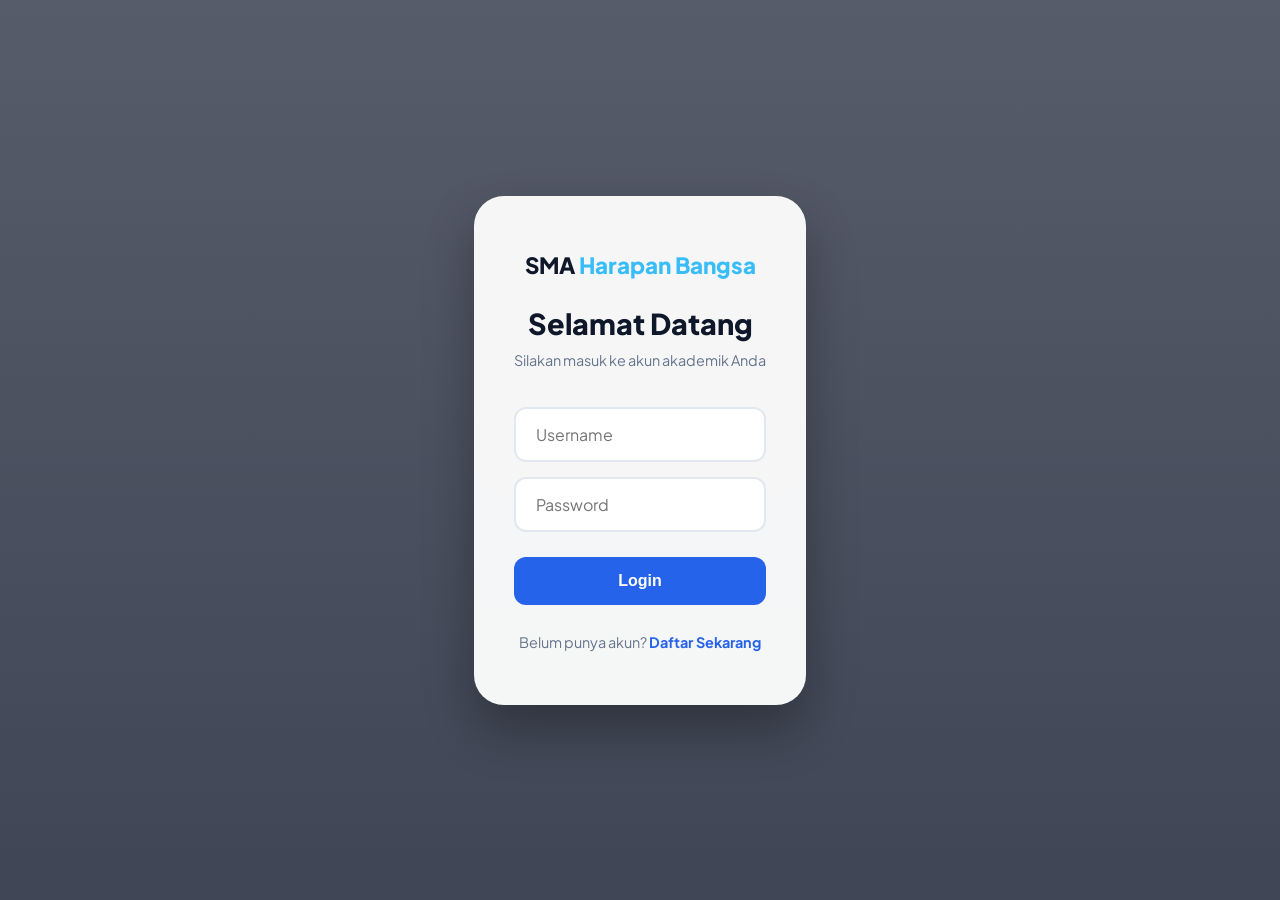
==== commit 956e5d12: "memisahkan file index menjadi auth, home, dan style" ====
--- a/index.html
+++ b/index.html
@@ -1,1068 +1,43 @@
-<!DOCTYPE html>
+<!-- index.html -->
+<!doctype html>
 <html lang="id">
-<head>
-    <meta charset="UTF-8">
-    <meta name="viewport" content="width=device-width, initial-scale=1.0">
-    <title>Login - Welcome Back</title>
+  <head>
+    <meta charset="UTF-8" />
+    <meta name="viewport" content="width=device-width, initial-scale=1.0" />
+    <title>Login - SMA Harapan Bangsa</title>
+    <link rel="stylesheet" href="style.css" />
+  </head>
+  <body class="auth-body">
+    <div class="auth-overlay">
+      <div class="auth-container">
+        <div class="auth-header">
+          <div class="logo">SMA <span>Harapan Bangsa</span></div>
+          <h2 id="form-title">Selamat Datang</h2>
+          <p id="form-subtitle">Silakan masuk ke akun akademik Anda</p>
+        </div>
 
-    <!-- Google Fonts: Poppins -->
-    <link rel="preconnect" href="https://fonts.googleapis.com">
-    <link rel="preconnect" href="https://fonts.gstatic.com" crossorigin>
-    <link href="https://fonts.googleapis.com/css2?family=Poppins:wght@300;400;500;600;700&display=swap" rel="stylesheet">
+        <form id="auth-form">
+          <div class="input-group">
+            <input type="text" id="username" placeholder="Username" required />
+          </div>
+          <div class="input-group">
+            <input
+              type="password"
+              id="password"
+              placeholder="Password"
+              required
+            />
+          </div>
+          <button type="submit" class="btn btn-login">Login</button>
+        </form>
 
-    <style>
-        :root {
-            --bg-gradient-start: #1a1a3e;
-            --bg-gradient-mid: #1e2a5a;
-            --bg-gradient-end: #2d1b4e;
-            --card-bg: rgba(255, 255, 255, 0.07);
-            --card-border: rgba(255, 255, 255, 0.15);
-            --text-primary: #ffffff;
-            --text-secondary: #c5c5e0;
-            --text-muted: #9a9abf;
-            --input-bg: rgba(255, 255, 255, 0.08);
-            --input-border: rgba(255, 255, 255, 0.2);
-            --input-focus-border: #6c8cff;
-            --input-text: #ffffff;
-            --input-placeholder: #8888b0;
-            --btn-primary: #4f6ef6;
-            --btn-primary-hover: #3d5ce5;
-            --btn-google-bg: rgba(255, 255, 255, 0.1);
-            --btn-google-hover: rgba(255, 255, 255, 0.18);
-            --btn-google-text: #e0e0f0;
-            --error-red: #ff5e7a;
-            --divider-line: rgba(255, 255, 255, 0.2);
-            --shadow-card: 0 20px 60px rgba(0, 0, 0, 0.4), 0 4px 20px rgba(0, 0, 0, 0.25);
-            --shadow-card-hover: 0 25px 70px rgba(0, 0, 0, 0.5), 0 6px 25px rgba(0, 0, 0, 0.3);
-            --radius-card: 20px;
-            --radius-input: 12px;
-            --radius-btn: 12px;
-            --transition-speed: 0.3s;
-        }
-
-        * {
-            margin: 0;
-            padding: 0;
-            box-sizing: border-box;
-        }
-
-        body {
-            font-family: 'Poppins', -apple-system, BlinkMacSystemFont, 'Segoe UI', sans-serif;
-            min-height: 100vh;
-            display: flex;
-            align-items: center;
-            justify-content: center;
-            background: linear-gradient(135deg, #0f0c29, #1a1a3e 25%, #1e2a5a 50%, #2d1b4e 75%, #1a0a2e);
-            background-size: 400% 400%;
-            animation: gradientShift 18s ease infinite;
-            padding: 20px;
-            position: relative;
-            overflow-x: hidden;
-        }
-
-        /* Background animated orbs */
-        body::before {
-            content: '';
-            position: fixed;
-            top: -15%;
-            left: -10%;
-            width: 500px;
-            height: 500px;
-            border-radius: 50%;
-            background: radial-gradient(circle, rgba(100, 130, 255, 0.25) 0%, transparent 70%);
-            animation: orbFloat1 14s ease-in-out infinite;
-            pointer-events: none;
-            z-index: 0;
-        }
-
-        body::after {
-            content: '';
-            position: fixed;
-            bottom: -12%;
-            right: -8%;
-            width: 450px;
-            height: 450px;
-            border-radius: 50%;
-            background: radial-gradient(circle, rgba(160, 100, 255, 0.25) 0%, transparent 70%);
-            animation: orbFloat2 16s ease-in-out infinite;
-            pointer-events: none;
-            z-index: 0;
-        }
-
-        @keyframes gradientShift {
-            0%,
-            100% {
-                background-position: 0% 50%;
-            }
-            25% {
-                background-position: 50% 0%;
-            }
-            50% {
-                background-position: 100% 50%;
-            }
-            75% {
-                background-position: 50% 100%;
-            }
-        }
-
-        @keyframes orbFloat1 {
-            0%,
-            100% {
-                transform: translate(0, 0) scale(1);
-            }
-            33% {
-                transform: translate(80px, -60px) scale(1.15);
-            }
-            66% {
-                transform: translate(-40px, 50px) scale(0.9);
-            }
-        }
-
-        @keyframes orbFloat2 {
-            0%,
-            100% {
-                transform: translate(0, 0) scale(1);
-            }
-            33% {
-                transform: translate(-70px, 50px) scale(1.1);
-            }
-            66% {
-                transform: translate(50px, -40px) scale(0.85);
-            }
-        }
-
-        /* Card Container */
-        .login-wrapper {
-            position: relative;
-            z-index: 1;
-            width: 100%;
-            max-width: 440px;
-            animation: fadeInUp 0.7s cubic-bezier(0.22, 0.61, 0.36, 1) forwards;
-            opacity: 0;
-        }
-
-        @keyframes fadeInUp {
-            from {
-                opacity: 0;
-                transform: translateY(30px) scale(0.96);
-            }
-            to {
-                opacity: 1;
-                transform: translateY(0) scale(1);
-            }
-        }
-
-        .login-card {
-            background: rgba(255, 255, 255, 0.06);
-            backdrop-filter: blur(28px);
-            -webkit-backdrop-filter: blur(28px);
-            border: 1px solid rgba(255, 255, 255, 0.14);
-            border-radius: var(--radius-card);
-            padding: 44px 36px 36px;
-            box-shadow: var(--shadow-card);
-            transition: box-shadow var(--transition-speed) ease,
-                border-color var(--transition-speed) ease;
-            position: relative;
-        }
-
-        .login-card:hover {
-            box-shadow: var(--shadow-card-hover);
-            border-color: rgba(255, 255, 255, 0.22);
-        }
-
-        /* Subtle inner glow at top */
-        .login-card::before {
-            content: '';
-            position: absolute;
-            top: 0;
-            left: 50%;
-            transform: translateX(-50%);
-            width: 70%;
-            height: 2px;
-            background: linear-gradient(90deg,
-                    transparent,
-                    rgba(255, 255, 255, 0.35),
-                    rgba(180, 200, 255, 0.5),
-                    rgba(255, 255, 255, 0.35),
-                    transparent);
-            border-radius: 50%;
-            pointer-events: none;
-        }
-
-        /* Header */
-        .login-header {
-            text-align: center;
-            margin-bottom: 30px;
-        }
-
-        .login-header .icon-circle {
-            display: inline-flex;
-            align-items: center;
-            justify-content: center;
-            width: 56px;
-            height: 56px;
-            border-radius: 50%;
-            background: rgba(255, 255, 255, 0.1);
-            margin-bottom: 16px;
-            border: 1px solid rgba(255, 255, 255, 0.2);
-        }
-
-        .login-header .icon-circle svg {
-            width: 26px;
-            height: 26px;
-            stroke: #c5cfff;
-            fill: none;
-            stroke-width: 2;
-        }
-
-        .login-header h1 {
-            font-size: 1.75rem;
-            font-weight: 700;
-            color: var(--text-primary);
-            letter-spacing: -0.3px;
-            margin-bottom: 4px;
-            line-height: 1.25;
-        }
-
-        .login-header .subtitle {
-            font-size: 0.95rem;
-            color: var(--text-secondary);
-            font-weight: 400;
-            letter-spacing: 0.1px;
-        }
-
-        /* Form */
-        .form-group {
-            margin-bottom: 18px;
-            position: relative;
-        }
-
-        .form-group label {
-            display: block;
-            font-size: 0.85rem;
-            font-weight: 500;
-            color: var(--text-secondary);
-            margin-bottom: 6px;
-            letter-spacing: 0.2px;
-        }
-
-        .input-wrapper {
-            position: relative;
-            display: flex;
-            align-items: center;
-        }
-
-        .input-wrapper .input-icon {
-            position: absolute;
-            left: 14px;
-            top: 50%;
-            transform: translateY(-50%);
-            pointer-events: none;
-            z-index: 2;
-            display: flex;
-            align-items: center;
-        }
-
-        .input-wrapper .input-icon svg {
-            width: 18px;
-            height: 18px;
-            stroke: #9999c0;
-            fill: none;
-            stroke-width: 2;
-            transition: stroke var(--transition-speed) ease;
-        }
-
-        .input-wrapper input {
-            width: 100%;
-            padding: 14px 14px 14px 44px;
-            font-family: 'Poppins', sans-serif;
-            font-size: 0.95rem;
-            font-weight: 400;
-            color: var(--input-text);
-            background: var(--input-bg);
-            border: 1.5px solid var(--input-border);
-            border-radius: var(--radius-input);
-            outline: none;
-            transition: all var(--transition-speed) ease;
-            letter-spacing: 0.2px;
-            backdrop-filter: blur(4px);
-            -webkit-backdrop-filter: blur(4px);
-        }
-
-        .input-wrapper input::placeholder {
-            color: var(--input-placeholder);
-            font-weight: 300;
-        }
-
-        .input-wrapper input:focus {
-            border-color: var(--input-focus-border);
-            box-shadow: 0 0 0 4px rgba(108, 140, 255, 0.12);
-            background: rgba(255, 255, 255, 0.12);
-        }
-
-        .input-wrapper input:focus~.input-icon svg,
-        .input-wrapper input:focus+.input-icon svg {
-            stroke: #b0c4ff;
-        }
-
-        /* Password toggle button */
-        .toggle-password {
-            position: absolute;
-            right: 8px;
-            top: 50%;
-            transform: translateY(-50%);
-            background: none;
-            border: none;
-            cursor: pointer;
-            padding: 8px;
-            z-index: 2;
-            display: flex;
-            align-items: center;
-            justify-content: center;
-            border-radius: 50%;
-            transition: background var(--transition-speed) ease;
-            color: #9999c0;
-        }
-
-        .toggle-password:hover {
-            background: rgba(255, 255, 255, 0.08);
-            color: #c5cfff;
-        }
-
-        .toggle-password svg {
-            width: 20px;
-            height: 20px;
-            stroke: currentColor;
-            fill: none;
-            stroke-width: 2;
-            transition: stroke var(--transition-speed) ease;
-        }
-
-        /* Error message */
-        .error-message {
-            font-size: 0.78rem;
-            color: var(--error-red);
-            margin-top: 5px;
-            display: none;
-            align-items: center;
-            gap: 5px;
-            font-weight: 500;
-            letter-spacing: 0.1px;
-        }
-
-        .error-message.visible {
-            display: flex;
-            animation: shakeError 0.45s ease;
-        }
-
-        .error-message svg {
-            width: 14px;
-            height: 14px;
-            flex-shrink: 0;
-        }
-
-        @keyframes shakeError {
-            0%,
-            100% {
-                transform: translateX(0);
-            }
-            15% {
-                transform: translateX(-6px);
-            }
-            30% {
-                transform: translateX(6px);
-            }
-            45% {
-                transform: translateX(-4px);
-            }
-            60% {
-                transform: translateX(4px);
-            }
-            75% {
-                transform: translateX(-2px);
-            }
-            90% {
-                transform: translateX(2px);
-            }
-        }
-
-        /* Row: Remember me + Forgot password */
-        .form-row {
-            display: flex;
-            align-items: center;
-            justify-content: space-between;
-            margin-bottom: 22px;
-            flex-wrap: wrap;
-            gap: 8px;
-        }
-
-        .remember-me {
-            display: flex;
-            align-items: center;
-            gap: 8px;
-            cursor: pointer;
-            user-select: none;
-            font-size: 0.85rem;
-            color: var(--text-secondary);
-            font-weight: 400;
-        }
-
-        .remember-me input[type="checkbox"] {
-            display: none;
-        }
-
-        .custom-checkbox {
-            width: 20px;
-            height: 20px;
-            border-radius: 5px;
-            border: 2px solid rgba(255, 255, 255, 0.35);
-            background: rgba(255, 255, 255, 0.06);
-            display: flex;
-            align-items: center;
-            justify-content: center;
-            transition: all var(--transition-speed) ease;
-            flex-shrink: 0;
-        }
-
-        .custom-checkbox svg {
-            width: 12px;
-            height: 12px;
-            stroke: #ffffff;
-            fill: none;
-            stroke-width: 3;
-            opacity: 0;
-            transform: scale(0.5);
-            transition: all 0.2s ease;
-        }
-
-        .remember-me input:checked+.custom-checkbox {
-            background: var(--btn-primary);
-            border-color: var(--btn-primary);
-            box-shadow: 0 0 10px rgba(79, 110, 246, 0.4);
-        }
-
-        .remember-me input:checked+.custom-checkbox svg {
-            opacity: 1;
-            transform: scale(1);
-        }
-
-        .forgot-link {
-            font-size: 0.85rem;
-            color: #b0c4ff;
-            text-decoration: none;
-            font-weight: 500;
-            transition: color var(--transition-speed) ease;
-            letter-spacing: 0.2px;
-        }
-
-        .forgot-link:hover {
-            color: #d0daff;
-            text-decoration: underline;
-            text-underline-offset: 3px;
-        }
-
-        /* Login button */
-        .btn-login {
-            width: 100%;
-            padding: 14px;
-            font-family: 'Poppins', sans-serif;
-            font-size: 1rem;
-            font-weight: 600;
-            color: #ffffff;
-            background: var(--btn-primary);
-            border: none;
-            border-radius: var(--radius-btn);
-            cursor: pointer;
-            letter-spacing: 0.3px;
-            transition: all var(--transition-speed) ease;
-            position: relative;
-            overflow: hidden;
-            box-shadow: 0 8px 25px rgba(79, 110, 246, 0.35);
-            display: flex;
-            align-items: center;
-            justify-content: center;
-            gap: 8px;
-        }
-
-        .btn-login:hover {
-            background: var(--btn-primary-hover);
-            box-shadow: 0 10px 30px rgba(79, 110, 246, 0.5);
-            transform: translateY(-1px);
-        }
-
-        .btn-login:active {
-            transform: translateY(0);
-            box-shadow: 0 4px 15px rgba(79, 110, 246, 0.3);
-            transition: all 0.1s ease;
-        }
-
-        .btn-login.loading {
-            pointer-events: none;
-            opacity: 0.85;
-        }
-
-        .btn-login .spinner {
-            display: none;
-            width: 20px;
-            height: 20px;
-            border: 2.5px solid rgba(255, 255, 255, 0.3);
-            border-top-color: #ffffff;
-            border-radius: 50%;
-            animation: spin 0.7s linear infinite;
-        }
-
-        .btn-login.loading .spinner {
-            display: inline-block;
-        }
-
-        .btn-login.loading .btn-text {
-            display: none;
-        }
-
-        .btn-login.loading::after {
-            content: 'Memproses...';
-            color: #ffffff;
-            font-weight: 500;
-            letter-spacing: 0.3px;
-        }
-
-        @keyframes spin {
-            to {
-                transform: rotate(360deg);
-            }
-        }
-
-        /* Divider */
-        .divider {
-            display: flex;
-            align-items: center;
-            gap: 14px;
-            margin: 24px 0;
-        }
-
-        .divider span {
-            font-size: 0.8rem;
-            color: var(--text-muted);
-            font-weight: 500;
-            white-space: nowrap;
-            letter-spacing: 0.5px;
-            text-transform: lowercase;
-        }
-
-        .divider::before,
-        .divider::after {
-            content: '';
-            flex: 1;
-            height: 1px;
-            background: var(--divider-line);
-            border-radius: 1px;
-        }
-
-        /* Google button */
-        .btn-google {
-            width: 100%;
-            padding: 13px;
-            font-family: 'Poppins', sans-serif;
-            font-size: 0.95rem;
-            font-weight: 500;
-            color: var(--btn-google-text);
-            background: var(--btn-google-bg);
-            border: 1.5px solid rgba(255, 255, 255, 0.2);
-            border-radius: var(--radius-btn);
-            cursor: pointer;
-            letter-spacing: 0.2px;
-            transition: all var(--transition-speed) ease;
-            display: flex;
-            align-items: center;
-            justify-content: center;
-            gap: 10px;
-            backdrop-filter: blur(4px);
-            -webkit-backdrop-filter: blur(4px);
-        }
-
-        .btn-google:hover {
-            background: var(--btn-google-hover);
-            border-color: rgba(255, 255, 255, 0.35);
-            box-shadow: 0 6px 20px rgba(0, 0, 0, 0.2);
-            transform: translateY(-1px);
-        }
-
-        .btn-google:active {
-            transform: translateY(0);
-            transition: all 0.1s ease;
-        }
-
-        .btn-google svg {
-            width: 20px;
-            height: 20px;
-            flex-shrink: 0;
-        }
-
-        /* Footer link */
-        .login-footer {
-            text-align: center;
-            margin-top: 22px;
-            font-size: 0.88rem;
-            color: var(--text-muted);
-            font-weight: 400;
-            letter-spacing: 0.1px;
-        }
-
-        .login-footer a {
-            color: #b0c4ff;
-            text-decoration: none;
-            font-weight: 600;
-            transition: color var(--transition-speed) ease;
-        }
-
-        .login-footer a:hover {
-            color: #d0daff;
-            text-decoration: underline;
-            text-underline-offset: 3px;
-        }
-
-        /* Responsive */
-        @media (max-width: 480px) {
-            .login-card {
-                padding: 32px 20px 26px;
-                border-radius: 16px;
-            }
-
-            .login-header h1 {
-                font-size: 1.45rem;
-            }
-
-            .login-header .subtitle {
-                font-size: 0.85rem;
-            }
-
-            .form-row {
-                flex-direction: column;
-                align-items: flex-start;
-                gap: 10px;
-            }
-
-            .forgot-link {
-                align-self: flex-end;
-            }
-
-            .btn-login,
-            .btn-google {
-                font-size: 0.9rem;
-                padding: 13px;
-            }
-
-            .input-wrapper input {
-                font-size: 0.88rem;
-                padding: 13px 13px 13px 40px;
-            }
-
-            .input-wrapper .input-icon {
-                left: 11px;
-            }
-
-            .input-wrapper .input-icon svg {
-                width: 16px;
-                height: 16px;
-            }
-        }
-
-        @media (max-width: 360px) {
-            .login-card {
-                padding: 24px 14px 20px;
-                border-radius: 14px;
-            }
-
-            .login-header h1 {
-                font-size: 1.3rem;
-            }
-
-            .login-header .icon-circle {
-                width: 44px;
-                height: 44px;
-            }
-
-            .login-header .icon-circle svg {
-                width: 22px;
-                height: 22px;
-            }
-
-            .input-wrapper input {
-                font-size: 0.82rem;
-                padding: 12px 12px 12px 36px;
-            }
-
-            .input-wrapper .input-icon {
-                left: 10px;
-            }
-
-            .input-wrapper .input-icon svg {
-                width: 15px;
-                height: 15px;
-            }
-
-            .btn-login,
-            .btn-google {
-                font-size: 0.85rem;
-                padding: 11px;
-            }
-        }
-    </style>
-</head>
-<body>
-
-    <div class="login-wrapper">
-        <div class="login-card">
-            <!-- Header -->
-            <div class="login-header">
-                <div class="icon-circle">
-                    <!-- User / avatar icon -->
-                    <svg viewBox="0 0 24 24" xmlns="http://www.w3.org/2000/svg">
-                        <circle cx="12" cy="12" r="10" stroke="currentColor" fill="none" stroke-width="2"/>
-                        <circle cx="12" cy="9" r="3" stroke="currentColor" fill="none" stroke-width="2"/>
-                        <path d="M5 20c0-3.5 3.1-6.5 7-6.5s7 3 7 6.5" stroke="currentColor" fill="none" stroke-width="2" stroke-linecap="round"/>
-                    </svg>
-                </div>
-                <h1>Welcome Back</h1>
-                <p class="subtitle">Silakan login ke akun Anda</p>
-            </div>
-
-            <!-- Form -->
-            <form id="loginForm" novalidate>
-                <!-- Email -->
-                <div class="form-group">
-                    <label for="email">Email</label>
-                    <div class="input-wrapper">
-                        <span class="input-icon">
-                            <!-- Envelope icon -->
-                            <svg viewBox="0 0 24 24" xmlns="http://www.w3.org/2000/svg">
-                                <rect x="2" y="5" width="20" height="14" rx="2" stroke="currentColor" fill="none" stroke-width="2"/>
-                                <path d="M2 7l10 7 10-7" stroke="currentColor" fill="none" stroke-width="2" stroke-linecap="round" stroke-linejoin="round"/>
-                            </svg>
-                        </span>
-                        <input type="email" id="email" placeholder="nama@email.com" autocomplete="email" />
-                    </div>
-                    <div class="error-message" id="emailError">
-                        <!-- Alert circle icon -->
-                        <svg viewBox="0 0 24 24" xmlns="http://www.w3.org/2000/svg">
-                            <circle cx="12" cy="12" r="10" fill="#ff5e7a" stroke="none"/>
-                            <line x1="12" y1="7" x2="12" y2="13" stroke="#fff" stroke-width="2.5" stroke-linecap="round"/>
-                            <circle cx="12" cy="16.5" r="1.3" fill="#fff" stroke="none"/>
-                        </svg>
-                        <span>Email tidak boleh kosong</span>
-                    </div>
-                </div>
-
-                <!-- Password -->
-                <div class="form-group">
-                    <label for="password">Password</label>
-                    <div class="input-wrapper">
-                        <span class="input-icon">
-                            <!-- Lock icon -->
-                            <svg viewBox="0 0 24 24" xmlns="http://www.w3.org/2000/svg">
-                                <rect x="4" y="10" width="16" height="12" rx="2" stroke="currentColor" fill="none" stroke-width="2"/>
-                                <path d="M7 10V7a5 5 0 0110 0v3" stroke="currentColor" fill="none" stroke-width="2" stroke-linecap="round"/>
-                            </svg>
-                        </span>
-                        <input type="password" id="password" placeholder="Masukkan password" autocomplete="current-password" />
-                        <button type="button" class="toggle-password" id="togglePassword" aria-label="Tampilkan password">
-                            <!-- Eye icon -->
-                            <svg id="eyeIcon" viewBox="0 0 24 24" xmlns="http://www.w3.org/2000/svg">
-                                <path d="M1 12s4-8 11-8 11 8 11 8-4 8-11 8-11-8-11-8z" stroke="currentColor" fill="none" stroke-width="2"/>
-                                <circle cx="12" cy="12" r="3" stroke="currentColor" fill="none" stroke-width="2"/>
-                            </svg>
-                        </button>
-                    </div>
-                    <div class="error-message" id="passwordError">
-                        <svg viewBox="0 0 24 24" xmlns="http://www.w3.org/2000/svg">
-                            <circle cx="12" cy="12" r="10" fill="#ff5e7a" stroke="none"/>
-                            <line x1="12" y1="7" x2="12" y2="13" stroke="#fff" stroke-width="2.5" stroke-linecap="round"/>
-                            <circle cx="12" cy="16.5" r="1.3" fill="#fff" stroke="none"/>
-                        </svg>
-                        <span>Password tidak boleh kosong</span>
-                    </div>
-                </div>
-
-                <!-- Remember me & Forgot password -->
-                <div class="form-row">
-                    <label class="remember-me">
-                        <input type="checkbox" id="rememberMe" />
-                        <span class="custom-checkbox">
-                            <!-- Checkmark icon -->
-                            <svg viewBox="0 0 24 24" xmlns="http://www.w3.org/2000/svg">
-                                <polyline points="4 12 10 18 20 6" stroke="white" fill="none" stroke-width="3" stroke-linecap="round" stroke-linejoin="round"/>
-                            </svg>
-                        </span>
-                        Remember Me
-                    </label>
-                    <a href="#" class="forgot-link">Lupa Password?</a>
-                </div>
-
-                <!-- Login button -->
-                <button type="submit" class="btn-login" id="btnLogin">
-                    <span class="spinner"></span>
-                    <span class="btn-text">Login</span>
-                </button>
-            </form>
-
-            <!-- Divider -->
-            <div class="divider">
-                <span>atau</span>
-            </div>
-
-            <!-- Google login -->
-            <button type="button" class="btn-google" id="btnGoogle">
-                <!-- Google "G" logo SVG -->
-                <svg viewBox="0 0 24 24" xmlns="http://www.w3.org/2000/svg">
-                    <defs>
-                        <linearGradient id="googleGradient" x1="0%" y1="0%" x2="100%" y2="100%">
-                            <stop offset="0%" style="stop-color:#4285F4;stop-opacity:1" />
-                            <stop offset="50%" style="stop-color:#4285F4;stop-opacity:1" />
-                            <stop offset="100%" style="stop-color:#34A853;stop-opacity:1" />
-                        </linearGradient>
-                    </defs>
-                    <rect x="1" y="1" width="22" height="22" rx="11" fill="white" stroke="none"/>
-                    <path d="M19.5 12.14c0-.54-.05-1.07-.15-1.58H12v3h4.26c-.18.92-.72 1.7-1.52 2.24v1.86h2.46c1.44-1.32 2.3-3.26 2.3-5.52z" fill="#4285F4"/>
-                    <path d="M12 20c2.06 0 3.8-.68 5.06-1.84l-2.46-1.86c-.68.46-1.54.73-2.6.73-2 0-3.7-1.36-4.3-3.2H5.28v1.9C6.54 17.96 9.06 20 12 20z" fill="#34A853"/>
-                    <path d="M7.7 13.83c-.15-.46-.24-.95-.24-1.45s.09-.99.24-1.45v-1.9H5.28C4.46 10.36 4 11.36 4 12.38s.46 2.02 1.28 2.95l2.42-1.5z" fill="#FBBC05"/>
-                    <path d="M12 7.55c1.12 0 2.12.39 2.92 1.15l2.18-2.18C15.8 5.1 14.06 4.38 12 4.38c-2.94 0-5.46 1.66-6.72 4.1l2.42 1.9c.6-1.84 2.3-2.83 4.3-2.83z" fill="#EA4335"/>
-                </svg>
-                Login dengan Google
-            </button>
-
-            <!-- Footer -->
-            <div class="login-footer">
-                Belum punya akun? <a href="#">Daftar</a>
-            </div>
-        </div>
+        <p id="toggle-text">
+          Belum punya akun?
+          <a href="#" onclick="toggleForm()">Daftar Sekarang</a>
+        </p>
+      </div>
     </div>
 
-    <script>
-        (function() {
-            // DOM Elements
-            const loginForm = document.getElementById('loginForm');
-            const emailInput = document.getElementById('email');
-            const passwordInput = document.getElementById('password');
-            const emailError = document.getElementById('emailError');
-            const passwordError = document.getElementById('passwordError');
-            const btnLogin = document.getElementById('btnLogin');
-            const togglePasswordBtn = document.getElementById('togglePassword');
-            const eyeIcon = document.getElementById('eyeIcon');
-            const btnGoogle = document.getElementById('btnGoogle');
-
-            // --- Toggle Show/Hide Password ---
-            let passwordVisible = false;
-
-            togglePasswordBtn.addEventListener('click', function(e) {
-                e.preventDefault();
-                passwordVisible = !passwordVisible;
-
-                if (passwordVisible) {
-                    passwordInput.type = 'text';
-                    // Change to eye-off icon
-                    eyeIcon.innerHTML = `
-                                <path d="M17.94 17.94A10.07 10.07 0 0112 20c-7 0-11-8-11-8a18.45 18.45 0 015.06-5.94M9.9 4.24A9.12 9.12 0 0112 4c7 0 11 8 11 8a18.5 18.5 0 01-2.16 3.19m-6.72-1.07a3 3 0 11-4.24-4.24" stroke="currentColor" fill="none" stroke-width="2" stroke-linecap="round" stroke-linejoin="round"/>
-                                <line x1="1" y1="1" x2="23" y2="23" stroke="currentColor" stroke-width="2" stroke-linecap="round"/>
-                            `;
-                    togglePasswordBtn.setAttribute('aria-label', 'Sembunyikan password');
-                } else {
-                    passwordInput.type = 'password';
-                    // Change back to eye icon
-                    eyeIcon.innerHTML = `
-                                <path d="M1 12s4-8 11-8 11 8 11 8-4 8-11 8-11-8-11-8z" stroke="currentColor" fill="none" stroke-width="2"/>
-                                <circle cx="12" cy="12" r="3" stroke="currentColor" fill="none" stroke-width="2"/>
-                            `;
-                    togglePasswordBtn.setAttribute('aria-label', 'Tampilkan password');
-                }
-            });
-
-            // --- Hide error on input ---
-            emailInput.addEventListener('input', function() {
-                if (emailError.classList.contains('visible')) {
-                    emailError.classList.remove('visible');
-                }
-                // Reset border style if needed
-                emailInput.style.borderColor = '';
-            });
-
-            passwordInput.addEventListener('input', function() {
-                if (passwordError.classList.contains('visible')) {
-                    passwordError.classList.remove('visible');
-                }
-                passwordInput.style.borderColor = '';
-            });
-
-            // --- Form Submission ---
-            loginForm.addEventListener('submit', function(e) {
-                e.preventDefault();
-
-                // Reset all errors
-                emailError.classList.remove('visible');
-                passwordError.classList.remove('visible');
-                emailInput.style.borderColor = '';
-                passwordInput.style.borderColor = '';
-
-                let hasError = false;
-
-                // Validate email
-                const emailValue = emailInput.value.trim();
-                if (!emailValue) {
-                    emailError.classList.add('visible');
-                    emailInput.style.borderColor = '#ff5e7a';
-                    emailInput.focus();
-                    hasError = true;
-                } else if (!isValidEmail(emailValue)) {
-                    emailError.querySelector('span').textContent =
-                        'Format email tidak valid';
-                    emailError.classList.add('visible');
-                    emailInput.style.borderColor = '#ff5e7a';
-                    emailInput.focus();
-                    hasError = true;
-                } else {
-                    emailError.querySelector('span').textContent = 'Email tidak boleh kosong';
-                }
-
-                // Validate password
-                const passwordValue = passwordInput.value;
-                if (!passwordValue) {
-                    passwordError.classList.add('visible');
-                    passwordInput.style.borderColor = '#ff5e7a';
-                    if (!hasError) {
-                        passwordInput.focus();
-                    }
-                    hasError = true;
-                }
-
-                if (hasError) {
-                    return;
-                }
-
-                // Simulate loading
-                btnLogin.classList.add('loading');
-                btnLogin.disabled = true;
-
-                // Simulate API call (1.8 seconds)
-                setTimeout(function() {
-                    btnLogin.classList.remove('loading');
-                    btnLogin.disabled = false;
-
-                    // Show success alert (simulasi berhasil login)
-                    showToast('Login berhasil! Selamat datang kembali.', 'success');
-
-                    // Optional: reset form
-                    // loginForm.reset();
-                }, 1800);
-            });
-
-            // --- Google Button ---
-            btnGoogle.addEventListener('click', function() {
-                // Simulate Google login loading
-                const originalHTML = btnGoogle.innerHTML;
-                btnGoogle.innerHTML = `
-                            <span style="display:inline-block;width:20px;height:20px;border:2.5px solid rgba(255,255,255,0.3);border-top-color:#fff;border-radius:50%;animation:spin 0.7s linear infinite;"></span>
-                            Menghubungkan...
-                        `;
-                btnGoogle.disabled = true;
-                btnGoogle.style.pointerEvents = 'none';
-                btnGoogle.style.opacity = '0.8';
-
-                setTimeout(function() {
-                    btnGoogle.innerHTML = originalHTML;
-                    btnGoogle.disabled = false;
-                    btnGoogle.style.pointerEvents = '';
-                    btnGoogle.style.opacity = '';
-                    showToast('Login dengan Google berhasil!', 'success');
-                }, 1500);
-            });
-
-            // --- Forgot Password Link ---
-            const forgotLink = document.querySelector('.forgot-link');
-            forgotLink.addEventListener('click', function(e) {
-                e.preventDefault();
-                showToast('Link reset password telah dikirim ke email Anda (simulasi).', 'info');
-            });
-
-            // --- Daftar Link ---
-            const daftarLink = document.querySelector('.login-footer a');
-            daftarLink.addEventListener('click', function(e) {
-                e.preventDefault();
-                showToast('Mengarahkan ke halaman pendaftaran... (simulasi)', 'info');
-            });
-
-            // --- Helper: Email validation ---
-            function isValidEmail(email) {
-                const emailRegex = /^[^\s@]+@[^\s@]+\.[^\s@]+$/;
-                return emailRegex.test(email);
-            }
-
-            // --- Helper: Toast notification ---
-            function showToast(message, type) {
-                // Remove existing toast
-                const existingToast = document.querySelector('.custom-toast');
-                if (existingToast) {
-                    existingToast.remove();
-                }
-
-                const toast = document.createElement('div');
-                toast.className = 'custom-toast';
-                toast.textContent = message;
-                toast.style.cssText = `
-                            position: fixed;
-                            bottom: 30px;
-                            left: 50%;
-                            transform: translateX(-50%) translateY(20px);
-                            background: ${type === 'success' ? '#2ecc71' : type === 'info' ? '#4f6ef6' : '#ff5e7a'};
-                            color: #fff;
-                            padding: 14px 24px;
-                            border-radius: 30px;
-                            font-family: 'Poppins', sans-serif;
-                            font-size: 0.9rem;
-                            font-weight: 500;
-                            z-index: 9999;
-                            box-shadow: 0 12px 35px rgba(0,0,0,0.4);
-                            letter-spacing: 0.2px;
-                            opacity: 0;
-                            transition: all 0.4s cubic-bezier(0.22, 0.61, 0.36, 1);
-                            pointer-events: none;
-                            white-space: nowrap;
-                            max-width: 90vw;
-                            text-align: center;
-                        `;
-
-                document.body.appendChild(toast);
-
-                // Trigger animation
-                requestAnimationFrame(function() {
-                    toast.style.opacity = '1';
-                    toast.style.transform = 'translateX(-50%) translateY(0)';
-                });
-
-                // Auto remove after 3 seconds
-                setTimeout(function() {
-                    toast.style.opacity = '0';
-                    toast.style.transform = 'translateX(-50%) translateY(20px)';
-                    setTimeout(function() {
-                        if (toast.parentNode) {
-                            toast.remove();
-                        }
-                    }, 400);
-                }, 3000);
-            }
-
-            // --- Add spin keyframe dynamically for Google button spinner ---
-            const styleSheet = document.createElement('style');
-            styleSheet.textContent = `
-                        @keyframes spin {
-                            to { transform: rotate(360deg); }
-                        }
-                    `;
-            document.head.appendChild(styleSheet);
-
-            console.log('✨ Halaman login siap!');
-            console.log('   Desain: Glassmorphism Modern');
-            console.log('   Fitur: Validasi, Show/Hide Password, Loading State, Responsif');
-            console.log('   Dibuat dengan pure HTML + CSS + JavaScript');
-        })();
-    </script>
-</body>
+    <script src="auth.js"></script>
+  </body>
 </html>
--- a/style.css
+++ b/style.css
@@ -0,0 +1,428 @@
+@import url("https://fonts.googleapis.com/css2?family=Plus+Jakarta+Sans:wght@300;400;600;800&display=swap");
+
+:root {
+  --primary: #2563eb;
+  --secondary: #0f172a;
+  --accent: #38bdf8;
+  --text-main: #1e293b;
+  --text-muted: #64748b;
+  --bg-light: #f8fafc;
+}
+
+* {
+  margin: 0;
+  padding: 0;
+  box-sizing: border-box;
+}
+
+/* ===== AUTH / LOGIN PAGE ===== */
+.auth-body {
+  height: 100vh;
+  display: flex;
+  align-items: center;
+  justify-content: center;
+  background:
+    linear-gradient(rgba(15, 23, 42, 0.7), rgba(15, 23, 42, 0.8)),
+    url("https://images.unsplash.com/photo-1523050854058-8df90110c9f1?q=80&w=2070")
+      center/cover;
+}
+
+.auth-container {
+  background: rgba(255, 255, 255, 0.95);
+  padding: 50px 40px;
+  border-radius: 30px;
+  width: 100%;
+  max-width: 400px;
+  box-shadow: 0 25px 50px rgba(0, 0, 0, 0.3);
+  text-align: center;
+  backdrop-filter: blur(10px);
+}
+
+.auth-header {
+  margin-bottom: 35px;
+}
+
+.auth-header .logo {
+  color: var(--secondary);
+  margin-bottom: 15px;
+}
+
+.auth-header h2 {
+  font-size: 1.8rem;
+  font-weight: 800;
+  color: var(--secondary);
+}
+
+.auth-header p {
+  color: var(--text-muted);
+  font-size: 0.9rem;
+}
+
+#auth-form {
+  display: flex;
+  flex-direction: column;
+  gap: 15px;
+}
+
+.input-group input {
+  width: 100%;
+  padding: 15px 20px;
+  border-radius: 12px;
+  border: 2px solid #e2e8f0;
+  font-family: inherit;
+  font-size: 1rem;
+  transition: 0.3s;
+}
+
+.input-group input:focus {
+  outline: none;
+  border-color: var(--primary);
+  background: white;
+  box-shadow: 0 0 0 4px rgba(37, 99, 235, 0.1);
+}
+
+.btn-login {
+  background: var(--primary);
+  color: white;
+  border: none;
+  cursor: pointer;
+  font-size: 1rem;
+  margin-top: 10px;
+  width: 100%;
+}
+
+#toggle-text {
+  margin-top: 25px;
+  font-size: 0.9rem;
+  color: var(--text-muted);
+}
+
+#toggle-text a {
+  color: var(--primary);
+  text-decoration: none;
+  font-weight: 700;
+}
+
+#toggle-text a:hover {
+  text-decoration: underline;
+}
+
+body {
+  font-family: "Plus Jakarta Sans", sans-serif;
+  color: var(--text-main);
+  background: var(--bg-light);
+  line-height: 1.7;
+  scroll-behavior: smooth;
+}
+
+/* ===== NAVBAR ===== */
+header {
+  position: fixed;
+  width: 100%;
+  top: 0;
+  z-index: 1000;
+  padding: 25px 0;
+  transition: all 0.4s ease;
+}
+
+header.scrolled {
+  background: rgba(15, 23, 42, 0.95);
+  backdrop-filter: blur(10px);
+  padding: 15px 0;
+  box-shadow: 0 4px 20px rgba(0, 0, 0, 0.1);
+}
+
+nav {
+  max-width: 1200px;
+  margin: auto;
+  display: flex;
+  justify-content: space-between;
+  align-items: center;
+  padding: 0 40px;
+}
+
+.logo {
+  color: white;
+  font-weight: 800;
+  font-size: 1.4rem;
+}
+
+.logo span {
+  color: var(--accent);
+}
+
+nav ul {
+  display: flex;
+  list-style: none;
+  gap: 30px;
+}
+
+nav a {
+  color: rgba(255, 255, 255, 0.8);
+  text-decoration: none;
+  font-weight: 600;
+  font-size: 0.9rem;
+  transition: 0.3s;
+}
+
+nav a:hover {
+  color: white;
+}
+
+.logout-link {
+  background: #ef4444;
+  padding: 8px 20px;
+  border-radius: 8px;
+  color: white !important;
+}
+
+/* ===== BERANDA (HERO) ===== */
+.hero {
+  height: 100vh;
+  background:
+    linear-gradient(rgba(15, 23, 42, 0.8), rgba(15, 23, 42, 0.7)),
+    url("https://images.unsplash.com/photo-1523050854058-8df90110c9f1?q=80&w=2070")
+      center/cover;
+  display: flex;
+  align-items: center;
+  padding: 0 10%;
+  color: white;
+}
+
+.hero-content {
+  max-width: 700px;
+}
+
+.badge {
+  background: rgba(56, 189, 248, 0.2);
+  color: var(--accent);
+  padding: 6px 16px;
+  border-radius: 30px;
+  font-size: 0.8rem;
+  font-weight: 700;
+  border: 1px solid var(--accent);
+  margin-bottom: 25px;
+  display: inline-block;
+}
+
+.hero h1 {
+  font-size: 4.5rem;
+  font-weight: 800;
+  line-height: 1.1;
+  margin-bottom: 25px;
+}
+
+.text-gradient {
+  background: linear-gradient(to right, #38bdf8, #818cf8);
+  -webkit-background-clip: text;
+  -webkit-text-fill-color: transparent;
+}
+
+.hero p {
+  font-size: 1.1rem;
+  color: rgba(255, 255, 255, 0.8);
+  margin-bottom: 40px;
+}
+
+/* ===== BUTTONS ===== */
+.btn {
+  padding: 15px 35px;
+  border-radius: 12px;
+  text-decoration: none;
+  font-weight: 700;
+  display: inline-block;
+  transition: 0.3s;
+}
+
+.btn-primary {
+  background: var(--primary);
+  color: white;
+  box-shadow: 0 10px 20px rgba(37, 99, 235, 0.3);
+}
+
+.btn-outline {
+  border: 2px solid white;
+  color: white;
+  margin-left: 15px;
+}
+
+.btn:hover {
+  transform: translateY(-3px);
+  opacity: 0.9;
+}
+
+/* ===== PROFIL SECTION ===== */
+.content-section {
+  padding: 120px 5%;
+}
+
+.section-profil {
+  background: white;
+}
+
+.container-flex {
+  max-width: 1200px;
+  margin: auto;
+  display: flex;
+  align-items: center;
+  gap: 80px;
+}
+
+/* Perbaikan pada kontainer gambar profil */
+.image-box {
+  position: relative;
+  flex: 1;
+  display: flex;
+  justify-content: center;
+  align-items: center;
+  min-height: 400px; /* Memberikan ruang cadangan jika gambar tidak muncul */
+}
+
+.image-box img {
+  width: 100%;
+  height: auto;
+  border-radius: 40px;
+  box-shadow: 0 30px 60px rgba(0, 0, 0, 0.1);
+  object-fit: cover; /* Agar gambar tidak gepeng */
+}
+
+.experience-badge {
+  position: absolute;
+  /* Kita ubah posisinya sedikit lebih ke tengah-bawah gambar agar lebih aman */
+  bottom: 20px;
+  right: -20px;
+  background: var(--primary);
+  color: white;
+  padding: 20px 25px;
+  border-radius: 24px;
+  text-align: center;
+  font-size: 0.9rem;
+  font-weight: 700;
+  box-shadow: 0 15px 35px rgba(37, 99, 235, 0.4);
+  z-index: 2; /* Memastikan badge selalu di atas gambar */
+  border: 4px solid white; /* Memberi pembatas agar tidak menyatu dengan background */
+}
+
+/* Responsif untuk layar kecil */
+@media (max-width: 992px) {
+  .experience-badge {
+    right: 20px; /* Geser masuk ke dalam pada layar HP */
+    bottom: -20px;
+  }
+}
+
+.text-box {
+  flex: 1;
+}
+
+.section-title {
+  font-size: 2.8rem;
+  font-weight: 800;
+  color: var(--secondary);
+  line-height: 1.2;
+  margin-bottom: 25px;
+}
+
+.misi-list {
+  margin: 30px 0;
+}
+
+.misi-item {
+  background: var(--bg-light);
+  padding: 15px 20px;
+  border-radius: 12px;
+  margin-bottom: 15px;
+  border-left: 5px solid var(--primary);
+}
+
+.stats {
+  display: flex;
+  list-style: none;
+  gap: 20px;
+  margin-top: 40px;
+}
+
+.stats li {
+  background: #f1f5f9;
+  padding: 15px;
+  border-radius: 15px;
+  font-size: 0.85rem;
+  text-align: center;
+  flex: 1;
+}
+
+/* ===== FASILITAS SECTION ===== */
+.section-fasilitas {
+  background: #f1f5f9;
+  text-align: center;
+}
+
+.section-header {
+  margin-bottom: 60px;
+}
+
+.section-subtitle {
+  color: var(--text-muted);
+  max-width: 600px;
+  margin: auto;
+}
+
+.grid-container {
+  display: grid;
+  grid-template-columns: repeat(auto-fit, minmax(280px, 1fr));
+  gap: 30px;
+  max-width: 1200px;
+  margin: auto;
+}
+
+.card-modern {
+  background: white;
+  padding: 45px 35px;
+  border-radius: 30px;
+  text-align: left;
+  transition: 0.4s;
+  border: 1px solid rgba(0, 0, 0, 0.03);
+}
+
+.card-modern .icon {
+  font-size: 3rem;
+  margin-bottom: 25px;
+  display: block;
+}
+
+.card-modern h3 {
+  margin-bottom: 15px;
+  font-size: 1.4rem;
+}
+
+.card-modern p {
+  color: var(--text-muted);
+  font-size: 0.95rem;
+}
+
+.card-modern:hover {
+  transform: translateY(-15px);
+  box-shadow: 0 30px 60px rgba(15, 23, 42, 0.1);
+}
+
+/* ===== FOOTER ===== */
+footer {
+  background: var(--secondary);
+  color: rgba(255, 255, 255, 0.6);
+  text-align: center;
+  padding: 50px;
+}
+
+/* Responsive */
+@media (max-width: 992px) {
+  .container-flex {
+    flex-direction: column;
+    gap: 50px;
+  }
+  .hero h1 {
+    font-size: 3rem;
+  }
+  nav ul {
+    display: none;
+  }
+}
